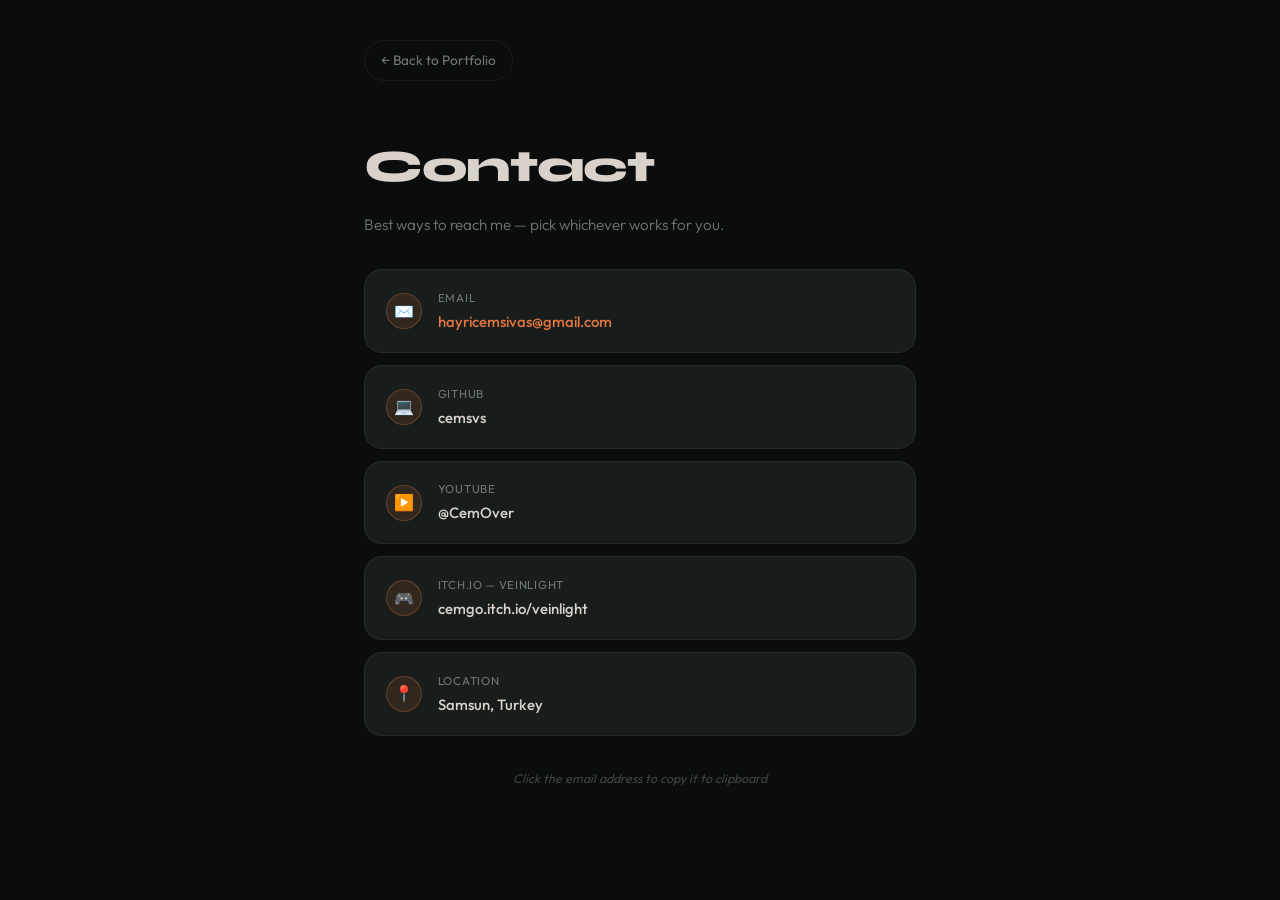
==== public/contact.html @ fed5aebb "Refactor contact.html with updated styles and structure" ====
<!DOCTYPE html>
<html lang="en">
<head>
  <meta charset="UTF-8">
  <meta name="viewport" content="width=device-width, initial-scale=1.0">
  <title>Contact — Cem Sivas</title>
  <link rel="preconnect" href="https://fonts.googleapis.com">
  <link rel="preconnect" href="https://fonts.gstatic.com" crossorigin>
  <link href="https://fonts.googleapis.com/css2?family=Syne:wght@700;800&family=Outfit:ital,wght@0,300;0,400;0,500;1,300&display=swap" rel="stylesheet">
  <style>
    *, *::before, *::after { margin: 0; padding: 0; box-sizing: border-box; }

    :root {
      --bg: #0b0d0c; --surface: #131714; --card: #181d1b;
      --border: rgba(255,255,255,0.06); --border-md: rgba(255,255,255,0.10);
      --ember: #e07540; --ember-dim: rgba(224,117,64,0.12); --ember-mid: rgba(224,117,64,0.30);
      --teal: #3a9178; --text: #d8d2cb; --text-muted: #6c7a75; --text-dim: #3a4642;
      --radius-md: 12px; --radius-lg: 18px;
    }

    body {
      font-family: 'Outfit', sans-serif;
      background-color: var(--bg);
      color: var(--text);
      min-height: 100vh;
      line-height: 1.7;
      -webkit-font-smoothing: antialiased;
    }

    .container {
      max-width: 600px;
      margin: 0 auto;
      padding: 2.5rem 1.5rem 4rem;
    }

    .back-btn {
      display: inline-flex;
      align-items: center;
      gap: 0.4rem;
      font-size: 0.85rem;
      color: var(--text-muted);
      text-decoration: none;
      border: 1px solid var(--border);
      border-radius: 999px;
      padding: 0.5rem 1rem;
      margin-bottom: 3rem;
      transition: color 0.2s, border-color 0.2s;
    }

    .back-btn:hover { color: var(--text); border-color: var(--border-md); }

    .page-header { margin-bottom: 2rem; }

    .page-header h1 {
      font-family: 'Syne', sans-serif;
      font-weight: 800;
      font-size: clamp(2rem, 5vw, 2.8rem);
      letter-spacing: -0.03em;
      color: var(--text);
      margin-bottom: 0.4rem;
    }

    .page-header p { font-size: 0.95rem; color: var(--text-muted); font-weight: 300; }

    .contact-list {
      display: flex;
      flex-direction: column;
      gap: 0.75rem;
      margin-bottom: 2rem;
    }

    .contact-item {
      display: flex;
      align-items: center;
      gap: 1rem;
      background: var(--card);
      border: 1px solid var(--border);
      border-radius: var(--radius-lg);
      padding: 1.1rem 1.3rem;
      text-decoration: none;
      color: inherit;
      transition: border-color 0.2s, background 0.2s;
    }

    .contact-item:hover { border-color: var(--border-md); background: #1d2220; }

    .ci-icon {
      width: 36px;
      height: 36px;
      border-radius: 50%;
      background: var(--ember-dim);
      border: 1px solid var(--ember-mid);
      display: flex;
      align-items: center;
      justify-content: center;
      font-size: 1rem;
      flex-shrink: 0;
    }

    .ci-label {
      font-size: 0.72rem;
      text-transform: uppercase;
      letter-spacing: 0.06em;
      color: var(--text-muted);
      margin-bottom: 0.1rem;
    }

    .ci-value {
      font-size: 0.93rem;
      color: var(--text);
      font-weight: 500;
    }

    .ci-value.accent { color: var(--ember); }

    .copy-note {
      font-size: 0.78rem;
      color: var(--text-dim);
      text-align: center;
      font-style: italic;
      margin-top: 1.5rem;
    }

    @media (max-width: 480px) {
      .container { padding: 2rem 1rem 3rem; }
    }
  </style>
</head>
<body>
  <div class="container">
    <a href="../index.html" class="back-btn">← Back to Portfolio</a>

    <div class="page-header">
      <h1>Contact</h1>
      <p>Best ways to reach me — pick whichever works for you.</p>
    </div>

    <div class="contact-list">

      <a href="mailto:hayricemsivas@gmail.com" class="contact-item" id="email-item">
        <div class="ci-icon">✉️</div>
        <div>
          <div class="ci-label">Email</div>
          <div class="ci-value accent">hayricemsivas@gmail.com</div>
        </div>
      </a>

      <a href="https://github.com/cemsvs" target="_blank" class="contact-item">
        <div class="ci-icon">💻</div>
        <div>
          <div class="ci-label">GitHub</div>
          <div class="ci-value">cemsvs</div>
        </div>
      </a>

      <a href="https://www.youtube.com/@CemOver" target="_blank" class="contact-item">
        <div class="ci-icon">▶️</div>
        <div>
          <div class="ci-label">YouTube</div>
          <div class="ci-value">@CemOver</div>
        </div>
      </a>

      <a href="https://cemgo.itch.io/veinlight" target="_blank" class="contact-item">
        <div class="ci-icon">🎮</div>
        <div>
          <div class="ci-label">itch.io — VeinLight</div>
          <div class="ci-value">cemgo.itch.io/veinlight</div>
        </div>
      </a>

      <div class="contact-item" style="cursor: default;">
        <div class="ci-icon">📍</div>
        <div>
          <div class="ci-label">Location</div>
          <div class="ci-value">Samsun, Turkey</div>
        </div>
      </div>

    </div>

    <p class="copy-note" id="copy-note">Click the email address to copy it to clipboard</p>
  </div>

  <script>
    document.getElementById('email-item').addEventListener('click', function (e) {
      e.preventDefault();
      navigator.clipboard.writeText('hayricemsivas@gmail.com').then(function () {
        var note = document.getElementById('copy-note');
        note.textContent = '✓ Copied to clipboard!';
        note.style.color = '#3a9178';
        setTimeout(function () {
          note.textContent = 'Click the email address to copy it to clipboard';
          note.style.color = '';
        }, 2500);
      }).catch(function () {
        window.location.href = 'mailto:hayricemsivas@gmail.com';
      });
    });
  </script>
</body>
</html>
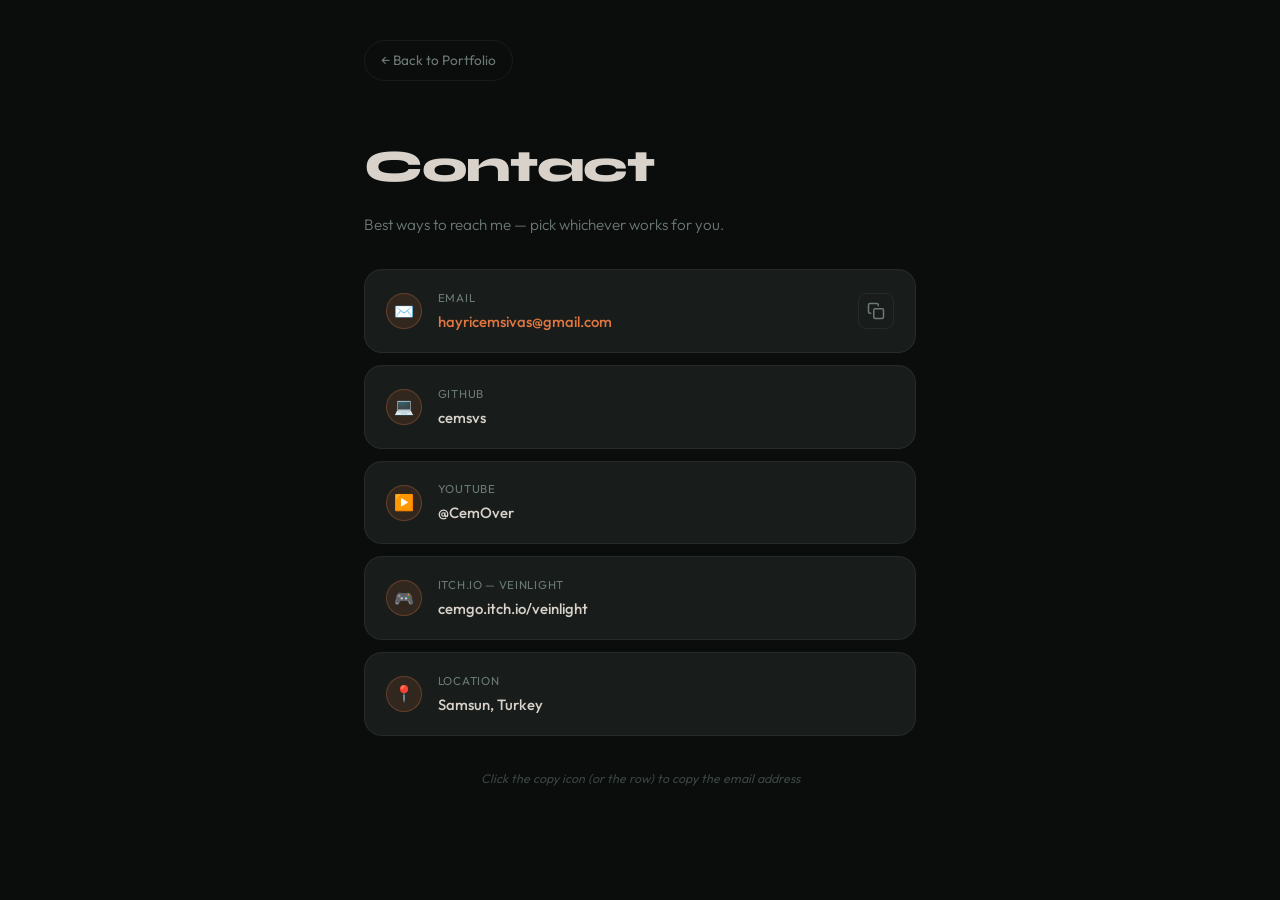
==== commit 0cd9f1c8: "Refactor email contact to use copy button" ====
--- a/public/contact.html
+++ b/public/contact.html
@@ -84,6 +84,12 @@
 
     .contact-item:hover { border-color: var(--border-md); background: #1d2220; }
 
+    /* Email satırı için imleç ve göreceli konum */
+    .email-copy-item {
+      cursor: pointer;
+      position: relative;
+    }
+
     .ci-icon {
       width: 36px;
       height: 36px;
@@ -97,6 +103,12 @@
       flex-shrink: 0;
     }
 
+    /* Yazı bloğu */
+    .ci-info {
+      flex: 1;
+      min-width: 0;
+    }
+
     .ci-label {
       font-size: 0.72rem;
       text-transform: uppercase;
@@ -113,6 +125,39 @@
 
     .ci-value.accent { color: var(--ember); }
 
+    /* Kopyalama butonu — kutunun sağ içinde sabit */
+    .copy-btn {
+      flex-shrink: 0;
+      width: 36px;
+      height: 36px;
+      display: flex;
+      align-items: center;
+      justify-content: center;
+      background: transparent;
+      border: 1px solid var(--border);
+      border-radius: 8px;
+      color: var(--text-muted);
+      cursor: pointer;
+      transition: color 0.2s, border-color 0.2s, background 0.2s;
+    }
+
+    .copy-btn:hover {
+      color: var(--text);
+      border-color: var(--border-md);
+      background: rgba(255,255,255,0.03);
+    }
+
+    /* Kopyalandı durumu */
+    .copy-btn.copied {
+      color: var(--teal);
+      border-color: rgba(58,145,120,0.4);
+      background: rgba(58,145,120,0.08);
+    }
+
+    .copy-btn svg {
+      display: block;
+    }
+
     .copy-note {
       font-size: 0.78rem;
       color: var(--text-dim);
@@ -137,17 +182,25 @@
 
     <div class="contact-list">
 
-      <a href="mailto:hayricemsivas@gmail.com" class="contact-item" id="email-item">
+      <!-- Email satırı — artık link değil, kopyalama odaklı -->
+      <div class="contact-item email-copy-item" id="email-item">
         <div class="ci-icon">✉️</div>
-        <div>
+        <div class="ci-info">
           <div class="ci-label">Email</div>
           <div class="ci-value accent">hayricemsivas@gmail.com</div>
         </div>
-      </a>
+        <button class="copy-btn" aria-label="Copy email" title="Copy email">
+          <!-- Kopyalama ikonu -->
+          <svg width="18" height="18" viewBox="0 0 24 24" fill="none" stroke="currentColor" stroke-width="2" stroke-linecap="round" stroke-linejoin="round">
+            <rect x="9" y="9" width="13" height="13" rx="2" ry="2"></rect>
+            <path d="M5 15H4a2 2 0 0 1-2-2V4a2 2 0 0 1 2-2h9a2 2 0 0 1 2 2v1"></path>
+          </svg>
+        </button>
+      </div>
 
       <a href="https://github.com/cemsvs" target="_blank" class="contact-item">
         <div class="ci-icon">💻</div>
-        <div>
+        <div class="ci-info">
           <div class="ci-label">GitHub</div>
           <div class="ci-value">cemsvs</div>
         </div>
@@ -155,7 +208,7 @@
 
       <a href="https://www.youtube.com/@CemOver" target="_blank" class="contact-item">
         <div class="ci-icon">▶️</div>
-        <div>
+        <div class="ci-info">
           <div class="ci-label">YouTube</div>
           <div class="ci-value">@CemOver</div>
         </div>
@@ -163,7 +216,7 @@
 
       <a href="https://cemgo.itch.io/veinlight" target="_blank" class="contact-item">
         <div class="ci-icon">🎮</div>
-        <div>
+        <div class="ci-info">
           <div class="ci-label">itch.io — VeinLight</div>
           <div class="ci-value">cemgo.itch.io/veinlight</div>
         </div>
@@ -171,7 +224,7 @@
 
       <div class="contact-item" style="cursor: default;">
         <div class="ci-icon">📍</div>
-        <div>
+        <div class="ci-info">
           <div class="ci-label">Location</div>
           <div class="ci-value">Samsun, Turkey</div>
         </div>
@@ -179,24 +232,70 @@
 
     </div>
 
-    <p class="copy-note" id="copy-note">Click the email address to copy it to clipboard</p>
+    <p class="copy-note" id="copy-note">Click the copy icon (or the row) to copy the email address</p>
   </div>
 
   <script>
-    document.getElementById('email-item').addEventListener('click', function (e) {
-      e.preventDefault();
-      navigator.clipboard.writeText('hayricemsivas@gmail.com').then(function () {
-        var note = document.getElementById('copy-note');
-        note.textContent = '✓ Copied to clipboard!';
-        note.style.color = '#3a9178';
-        setTimeout(function () {
-          note.textContent = 'Click the email address to copy it to clipboard';
-          note.style.color = '';
-        }, 2500);
-      }).catch(function () {
-        window.location.href = 'mailto:hayricemsivas@gmail.com';
+    (function() {
+      const emailItem = document.getElementById('email-item');
+      const copyBtn = emailItem.querySelector('.copy-btn');
+      const noteEl = document.getElementById('copy-note');
+      const emailAddress = 'hayricemsivas@gmail.com';
+
+      // SVG şablonları
+      const iconCopy = `<svg width="18" height="18" viewBox="0 0 24 24" fill="none" stroke="currentColor" stroke-width="2" stroke-linecap="round" stroke-linejoin="round">
+        <rect x="9" y="9" width="13" height="13" rx="2" ry="2"></rect>
+        <path d="M5 15H4a2 2 0 0 1-2-2V4a2 2 0 0 1 2-2h9a2 2 0 0 1 2 2v1"></path>
+      </svg>`;
+
+      const iconCheck = `<svg width="18" height="18" viewBox="0 0 24 24" fill="none" stroke="currentColor" stroke-width="2.5" stroke-linecap="round" stroke-linejoin="round">
+        <polyline points="20 6 9 17 4 12"></polyline>
+      </svg>`;
+
+      let feedbackTimer = null;
+
+      function copyEmail() {
+        navigator.clipboard.writeText(emailAddress).then(function() {
+          // Buton görünümünü güncelle
+          copyBtn.classList.add('copied');
+          copyBtn.innerHTML = iconCheck;
+
+          // Alt metni güncelle
+          noteEl.textContent = '✓ Copied to clipboard!';
+          noteEl.style.color = '#3a9178';
+
+          // Eski zamanlayıcıyı temizle
+          if (feedbackTimer) clearTimeout(feedbackTimer);
+
+          // 2 saniye sonra eski haline dön
+          feedbackTimer = setTimeout(function() {
+            copyBtn.classList.remove('copied');
+            copyBtn.innerHTML = iconCopy;
+            noteEl.textContent = 'Click the copy icon (or the row) to copy the email address';
+            noteEl.style.color = '';
+          }, 2000);
+
+        }).catch(function() {
+          // Clipboard API desteklenmezse mailto'ya yönlendir
+          window.location.href = 'mailto:' + emailAddress;
+        });
+      }
+
+      // Butona tıklandığında
+      copyBtn.addEventListener('click', function(e) {
+        e.stopPropagation(); // satırın click'i ile çakışmasın
+        copyEmail();
       });
-    });
+
+      // Satırın geri kalanına tıklandığında da kopyala
+      emailItem.addEventListener('click', function(e) {
+        // Butona tıklanmadıysa çalışsın
+        if (!e.target.closest('.copy-btn')) {
+          copyEmail();
+        }
+      });
+
+    })();
   </script>
 </body>
 </html>
